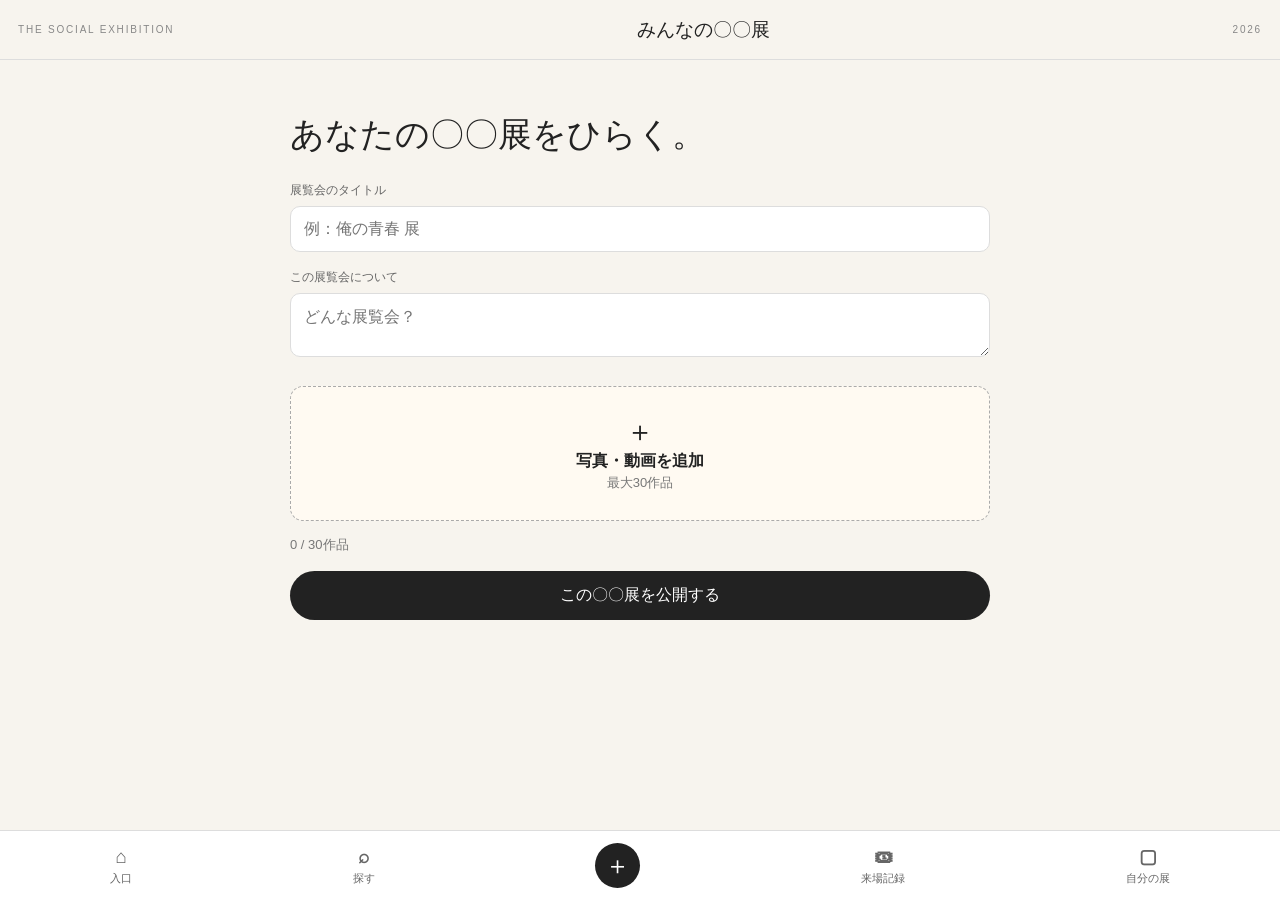
==== create.html @ 878fbe98 "Add files via upload" ====
<!doctype html><html lang="ja"><head><meta charset="utf-8"><meta name="viewport" content="width=device-width,initial-scale=1"><title>〇〇展をつくる</title><style>
*{box-sizing:border-box}body{margin:0;background:#f7f4ee;color:#222;font-family:-apple-system,BlinkMacSystemFont,"Hiragino Kaku Gothic ProN","Yu Gothic",sans-serif}
a{text-decoration:none;color:inherit}button,input,textarea{font:inherit}.top{height:60px;display:flex;align-items:center;justify-content:space-between;padding:0 18px;border-bottom:1px solid #ddd;background:#f7f4ee}
.brand{font:19px Georgia,serif}.tiny{font-size:10px;letter-spacing:1.8px;color:#888}.wrap{max-width:740px;margin:auto;padding:30px 20px 95px}
h1{font:34px/1.3 Georgia,serif}.muted{font-size:13px;line-height:1.7;color:#777}.feature,.panel,.card{background:#fff;border:1px solid #e3ded6;border-radius:14px;overflow:hidden}
.cover{height:270px;background:#eee9df;display:flex;align-items:center;justify-content:center;font-size:88px}.pad{padding:20px}.enter,.primary{display:block;width:100%;text-align:center;border:0;background:#222;color:#fff;padding:14px;border-radius:25px;margin-top:15px}
.grid{display:grid;grid-template-columns:1fr 1fr;gap:12px}.card{padding:17px}.section{font:24px Georgia,serif;margin:38px 0 14px}
.bottom{position:fixed;bottom:0;left:0;right:0;height:70px;background:#fff;border-top:1px solid #ddd;display:flex;justify-content:space-around;align-items:center}.bottom a{text-align:center;font-size:11px;color:#666}.bottom b{display:block;font-size:19px;margin-bottom:3px}.plus{background:#222!important;color:#fff!important;width:45px;height:45px;border-radius:50%;font-size:25px!important;display:flex;align-items:center;justify-content:center}
.back{font-size:29px}.art{min-height:350px;background:#fff;border:1px solid #ddd;display:flex;flex-direction:column;align-items:center;justify-content:center;text-align:center;padding:30px;position:relative}
.emoji{font-size:90px}.caption{font:21px/1.6 Georgia,serif;margin-top:20px}.num{position:absolute;right:15px;bottom:14px;font-size:11px;color:#999}.controls{display:flex;justify-content:space-between;align-items:center;margin:18px 0}.pill{border:1px solid #ddd;background:#fff;border-radius:22px;padding:10px 16px}
.comments{background:#fff;border:1px solid #ddd;border-radius:12px;padding:18px}.form{display:flex;gap:7px}.form input{flex:1;min-width:0;border:1px solid #ddd;border-radius:20px;padding:10px}.send{border:0;background:#222;color:#fff;border-radius:20px;padding:9px 14px}
.field{width:100%;border:1px solid #ddd;background:#fff;border-radius:10px;padding:13px;margin:7px 0 15px}.label{font-size:12px;color:#666}.upload{display:block;border:1.5px dashed #aaa;background:#fffaf2;text-align:center;padding:26px;border-radius:13px;margin-top:10px}.work{background:#fff;border:1px solid #ddd;border-radius:12px;padding:14px;margin-top:12px}
@media(max-width:520px){.grid{grid-template-columns:1fr}h1{font-size:30px}.cover{height:240px}}
</style></head>
<body><header class="top"><span class="tiny">THE SOCIAL EXHIBITION</span><span class="brand">みんなの〇〇展</span><span class="tiny">2026</span></header>
<main class="wrap">
<h1>あなたの〇〇展をひらく。</h1><label class="label">展覧会のタイトル</label><input id="title" class="field" placeholder="例：俺の青春 展">
<label class="label">この展覧会について</label><textarea id="desc" class="field" placeholder="どんな展覧会？"></textarea>
<label class="upload" for="files"><div style="font-size:28px">＋</div><strong>写真・動画を追加</strong><div class="muted">最大30作品</div></label><input id="files" type="file" accept="image/*,video/*" multiple style="display:none">
<p class="muted"><span id="wc">0</span> / 30作品</p><div id="works"></div><button class="primary" id="publish">この〇〇展を公開する</button>
</main><nav class="bottom">
<a href="index.html"><b>⌂</b>入口</a>
<a href="search.html"><b>⌕</b>探す</a>
<a class="plus" href="create.html">＋</a>
<a href="records.html"><b>🎟</b>来場記録</a>
<a href="profile.html"><b>▢</b>自分の展</a>
</nav><script>
var works=[];document.getElementById('files').onchange=function(e){var fs=Array.prototype.slice.call(e.target.files,0,30-works.length);fs.forEach(function(f){works.push(f)});render()};
function render(){document.getElementById('wc').textContent=works.length;var b=document.getElementById('works');b.innerHTML='';works.forEach(function(f,i){var d=document.createElement('div');d.className='work';d.textContent='EXHIBIT '+String(i+1).padStart(2,'0')+'　'+f.name;b.appendChild(d)})}
document.getElementById('publish').onclick=function(){if(!document.getElementById('title').value.trim()){alert('タイトルを入力してね');return}if(!works.length){alert('作品を追加してね');return}localStorage.setItem('myExTitle',document.getElementById('title').value);localStorage.setItem('myExCount',works.length);location.href='profile.html'};
</script></body></html>
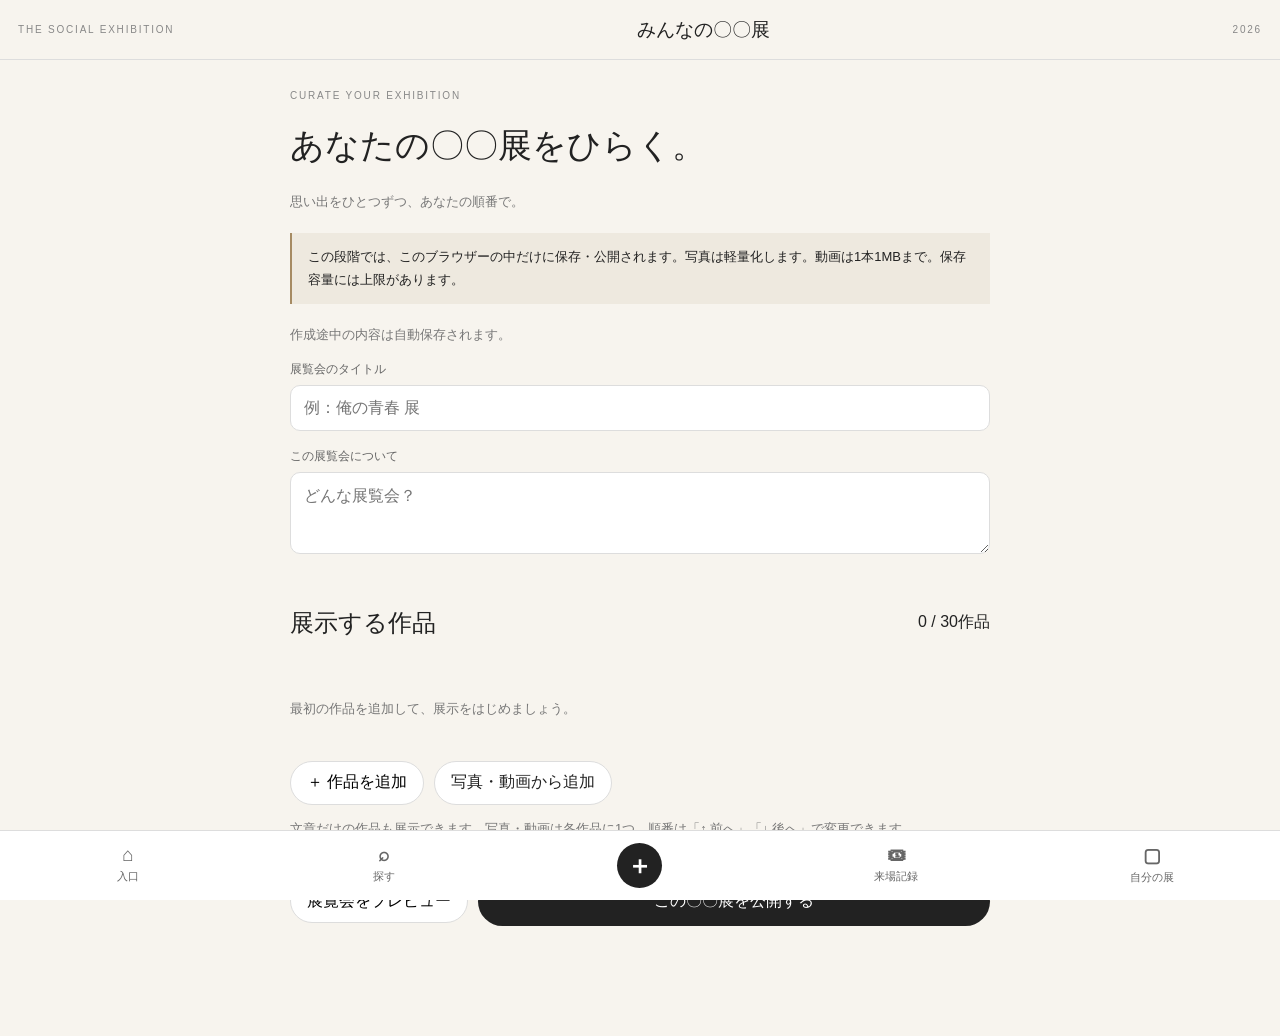
==== commit 16bc00f8: "展覧会作成・保存・プレビュー機能を改善" ====
--- a/create.html
+++ b/create.html
@@ -1,31 +1,19 @@
-<!doctype html><html lang="ja"><head><meta charset="utf-8"><meta name="viewport" content="width=device-width,initial-scale=1"><title>〇〇展をつくる</title><style>
-*{box-sizing:border-box}body{margin:0;background:#f7f4ee;color:#222;font-family:-apple-system,BlinkMacSystemFont,"Hiragino Kaku Gothic ProN","Yu Gothic",sans-serif}
-a{text-decoration:none;color:inherit}button,input,textarea{font:inherit}.top{height:60px;display:flex;align-items:center;justify-content:space-between;padding:0 18px;border-bottom:1px solid #ddd;background:#f7f4ee}
-.brand{font:19px Georgia,serif}.tiny{font-size:10px;letter-spacing:1.8px;color:#888}.wrap{max-width:740px;margin:auto;padding:30px 20px 95px}
-h1{font:34px/1.3 Georgia,serif}.muted{font-size:13px;line-height:1.7;color:#777}.feature,.panel,.card{background:#fff;border:1px solid #e3ded6;border-radius:14px;overflow:hidden}
-.cover{height:270px;background:#eee9df;display:flex;align-items:center;justify-content:center;font-size:88px}.pad{padding:20px}.enter,.primary{display:block;width:100%;text-align:center;border:0;background:#222;color:#fff;padding:14px;border-radius:25px;margin-top:15px}
-.grid{display:grid;grid-template-columns:1fr 1fr;gap:12px}.card{padding:17px}.section{font:24px Georgia,serif;margin:38px 0 14px}
-.bottom{position:fixed;bottom:0;left:0;right:0;height:70px;background:#fff;border-top:1px solid #ddd;display:flex;justify-content:space-around;align-items:center}.bottom a{text-align:center;font-size:11px;color:#666}.bottom b{display:block;font-size:19px;margin-bottom:3px}.plus{background:#222!important;color:#fff!important;width:45px;height:45px;border-radius:50%;font-size:25px!important;display:flex;align-items:center;justify-content:center}
-.back{font-size:29px}.art{min-height:350px;background:#fff;border:1px solid #ddd;display:flex;flex-direction:column;align-items:center;justify-content:center;text-align:center;padding:30px;position:relative}
-.emoji{font-size:90px}.caption{font:21px/1.6 Georgia,serif;margin-top:20px}.num{position:absolute;right:15px;bottom:14px;font-size:11px;color:#999}.controls{display:flex;justify-content:space-between;align-items:center;margin:18px 0}.pill{border:1px solid #ddd;background:#fff;border-radius:22px;padding:10px 16px}
-.comments{background:#fff;border:1px solid #ddd;border-radius:12px;padding:18px}.form{display:flex;gap:7px}.form input{flex:1;min-width:0;border:1px solid #ddd;border-radius:20px;padding:10px}.send{border:0;background:#222;color:#fff;border-radius:20px;padding:9px 14px}
-.field{width:100%;border:1px solid #ddd;background:#fff;border-radius:10px;padding:13px;margin:7px 0 15px}.label{font-size:12px;color:#666}.upload{display:block;border:1.5px dashed #aaa;background:#fffaf2;text-align:center;padding:26px;border-radius:13px;margin-top:10px}.work{background:#fff;border:1px solid #ddd;border-radius:12px;padding:14px;margin-top:12px}
-@media(max-width:520px){.grid{grid-template-columns:1fr}h1{font-size:30px}.cover{height:240px}}
-</style></head>
+<!doctype html><html lang="ja"><head><meta charset="utf-8"><meta name="viewport" content="width=device-width,initial-scale=1"><title>〇〇展をつくる</title><link rel="stylesheet" href="styles.css"></head>
 <body><header class="top"><span class="tiny">THE SOCIAL EXHIBITION</span><span class="brand">みんなの〇〇展</span><span class="tiny">2026</span></header>
 <main class="wrap">
-<h1>あなたの〇〇展をひらく。</h1><label class="label">展覧会のタイトル</label><input id="title" class="field" placeholder="例：俺の青春 展">
-<label class="label">この展覧会について</label><textarea id="desc" class="field" placeholder="どんな展覧会？"></textarea>
-<label class="upload" for="files"><div style="font-size:28px">＋</div><strong>写真・動画を追加</strong><div class="muted">最大30作品</div></label><input id="files" type="file" accept="image/*,video/*" multiple style="display:none">
-<p class="muted"><span id="wc">0</span> / 30作品</p><div id="works"></div><button class="primary" id="publish">この〇〇展を公開する</button>
+<div class="tiny">CURATE YOUR EXHIBITION</div><h1>あなたの〇〇展をひらく。</h1><p class="muted">思い出をひとつずつ、あなたの順番で。</p>
+<p class="notice">この段階では、このブラウザーの中だけに保存・公開されます。写真は軽量化します。動画は1本1MBまで。保存容量には上限があります。</p>
+<p id="save-status" class="muted" role="status"></p><div id="message" role="alert" class="message" hidden></div>
+<label class="label" for="title">展覧会のタイトル</label><input id="title" class="field" maxlength="100" placeholder="例：俺の青春 展">
+<label class="label" for="desc">この展覧会について</label><textarea id="desc" class="field" maxlength="3000" rows="3" placeholder="どんな展覧会？"></textarea>
+<div class="controls"><h2 class="section">展示する作品</h2><span id="wc">0 / 30作品</span></div><div id="works"></div>
+<div class="actions"><button class="pill" id="add-work">＋ 作品を追加</button><label class="pill file-picker">写真・動画から追加<input id="files" type="file" accept="image/*,video/*" multiple></label></div>
+<p class="muted">文章だけの作品も展示できます。写真・動画は各作品に1つ。順番は「↑ 前へ」「↓ 後へ」で変更できます。</p>
+<div class="actions editor-actions"><button class="pill" id="preview">展覧会をプレビュー</button><button class="primary" id="publish">この〇〇展を公開する</button></div>
 </main><nav class="bottom">
 <a href="index.html"><b>⌂</b>入口</a>
 <a href="search.html"><b>⌕</b>探す</a>
-<a class="plus" href="create.html">＋</a>
+<a class="plus" href="create.html" aria-label="展覧会をつくる">＋</a>
 <a href="records.html"><b>🎟</b>来場記録</a>
 <a href="profile.html"><b>▢</b>自分の展</a>
-</nav><script>
-var works=[];document.getElementById('files').onchange=function(e){var fs=Array.prototype.slice.call(e.target.files,0,30-works.length);fs.forEach(function(f){works.push(f)});render()};
-function render(){document.getElementById('wc').textContent=works.length;var b=document.getElementById('works');b.innerHTML='';works.forEach(function(f,i){var d=document.createElement('div');d.className='work';d.textContent='EXHIBIT '+String(i+1).padStart(2,'0')+'　'+f.name;b.appendChild(d)})}
-document.getElementById('publish').onclick=function(){if(!document.getElementById('title').value.trim()){alert('タイトルを入力してね');return}if(!works.length){alert('作品を追加してね');return}localStorage.setItem('myExTitle',document.getElementById('title').value);localStorage.setItem('myExCount',works.length);location.href='profile.html'};
-</script></body></html>+</nav><script src="storage.js"></script><script src="app.js"></script></body></html>
--- a/styles.css
+++ b/styles.css
@@ -0,0 +1,49 @@
+
+*{box-sizing:border-box}body{margin:0;background:#f7f4ee;color:#222;font-family:-apple-system,BlinkMacSystemFont,"Hiragino Kaku Gothic ProN","Yu Gothic",sans-serif}
+a{text-decoration:none;color:inherit}button,input,textarea{font:inherit}.top{height:60px;display:flex;align-items:center;justify-content:space-between;padding:0 18px;border-bottom:1px solid #ddd;background:#f7f4ee}
+.brand{font:19px Georgia,serif}.tiny{font-size:10px;letter-spacing:1.8px;color:#888}.wrap{max-width:740px;margin:auto;padding:30px 20px 95px}
+h1{font:34px/1.3 Georgia,serif}.muted{font-size:13px;line-height:1.7;color:#777}.feature,.panel,.card{background:#fff;border:1px solid #e3ded6;border-radius:14px;overflow:hidden}
+.cover{height:270px;background:#eee9df;display:flex;align-items:center;justify-content:center;font-size:88px}.pad{padding:20px}.enter,.primary{display:block;width:100%;text-align:center;border:0;background:#222;color:#fff;padding:14px;border-radius:25px;margin-top:15px}
+.grid{display:grid;grid-template-columns:1fr 1fr;gap:12px}.card{padding:17px}.section{font:24px Georgia,serif;margin:38px 0 14px}
+.bottom{position:fixed;bottom:0;left:0;right:0;height:70px;background:#fff;border-top:1px solid #ddd;display:flex;justify-content:space-around;align-items:center}.bottom a{text-align:center;font-size:11px;color:#666}.bottom b{display:block;font-size:19px;margin-bottom:3px}.plus{background:#222!important;color:#fff!important;width:45px;height:45px;border-radius:50%;font-size:25px!important;display:flex;align-items:center;justify-content:center}
+.back{font-size:29px}.art{min-height:350px;background:#fff;border:1px solid #ddd;display:flex;flex-direction:column;align-items:center;justify-content:center;text-align:center;padding:30px;position:relative}
+.emoji{font-size:90px}.caption{font:21px/1.6 Georgia,serif;margin-top:20px}.num{position:absolute;right:15px;bottom:14px;font-size:11px;color:#999}.controls{display:flex;justify-content:space-between;align-items:center;margin:18px 0}.pill{border:1px solid #ddd;background:#fff;border-radius:22px;padding:10px 16px}
+.comments{background:#fff;border:1px solid #ddd;border-radius:12px;padding:18px}.form{display:flex;gap:7px}.form input{flex:1;min-width:0;border:1px solid #ddd;border-radius:20px;padding:10px}.send{border:0;background:#222;color:#fff;border-radius:20px;padding:9px 14px}
+.field{width:100%;border:1px solid #ddd;background:#fff;border-radius:10px;padding:13px;margin:7px 0 15px}.label{font-size:12px;color:#666}.upload{display:block;border:1.5px dashed #aaa;background:#fffaf2;text-align:center;padding:26px;border-radius:13px;margin-top:10px}.work{background:#fff;border:1px solid #ddd;border-radius:12px;padding:14px;margin-top:12px}
+@media(max-width:520px){.grid{grid-template-columns:1fr}h1{font-size:30px}.cover{height:240px}}
+
+[hidden]{display:none!important}
+body{overflow-wrap:anywhere}
+button,.pill,.enter,.primary{min-height:44px;cursor:pointer}
+button:disabled{opacity:.4;cursor:default}
+input,textarea{font-size:16px;max-width:100%}
+textarea{resize:vertical}
+:focus-visible{outline:2px solid #826d4e;outline-offset:4px}
+.top{gap:8px}.brand{white-space:nowrap}
+.wrap{padding-bottom:calc(110px + env(safe-area-inset-bottom))}
+.bottom{height:calc(70px + env(safe-area-inset-bottom));padding-bottom:env(safe-area-inset-bottom);z-index:10}
+.bottom a{min-width:44px;min-height:44px}.bottom a[aria-current=page]{color:#222;font-weight:bold}
+.notice{border-left:2px solid #a68b63;padding:12px 16px;background:#eee9df;font-size:13px;line-height:1.8;margin:20px 0}
+.message{background:#fff2e8;border:1px solid #b18b67;padding:14px;border-radius:8px;white-space:pre-wrap;margin:18px 0;font-size:14px;line-height:1.7}
+.actions{display:flex;gap:10px;flex-wrap:wrap;margin-top:16px;align-items:center}
+.actions .primary{margin:0;flex:1;min-width:200px}
+.editor-actions{border-top:1px solid #ddd;padding-top:20px}
+.controls .section{margin:16px 0}.controls{gap:8px}
+.work{padding:20px;margin-bottom:20px}.work h3{margin:0 0 20px;color:#78664e}
+.work-order{padding-top:14px;border-top:1px solid #e3ded6}
+.media{display:block;max-width:100%;width:100%;object-fit:contain;max-height:60vh;background:#f7f4ee}
+.work .media{max-height:250px;border-radius:6px}
+.file-picker{position:relative;display:inline-flex;align-items:center;overflow:hidden}
+.file-picker input{position:absolute;inset:0;width:100%;height:100%;opacity:0;cursor:pointer}
+.file-picker:focus-within{outline:2px solid #826d4e;outline-offset:3px}
+.file-picker:has(input:disabled){opacity:.4;cursor:default}
+.description{white-space:pre-wrap;line-height:1.9;margin:16px 0;font-size:15px}
+.art{padding:20px 20px 38px;margin-top:12px}.art-media{width:100%}
+.art .caption{margin:24px 0 0;font-size:23px;font-weight:normal}
+.art .description{width:100%;text-align:left}.art .num{color:#777}
+.comments{margin-top:24px}.comments .description{border-bottom:1px solid #eee;padding-bottom:12px}
+.exhibition-label{margin-top:28px}.exhibition-list{display:grid;gap:16px;margin-top:28px}
+.exhibition-card{display:block}.exhibition-card h3{line-height:1.6}.card-enter{font-size:13px}
+.ticket{border-left:3px dashed #b8a78c}.empty{padding:25px 0}
+.sr-only{position:absolute;width:1px;height:1px;padding:0;margin:-1px;overflow:hidden;clip:rect(0,0,0,0);white-space:nowrap;border:0}
+@media(max-width:520px){.editor-actions{flex-direction:column;align-items:stretch}.actions .primary{flex:auto;width:100%}.work{padding:16px}.art{padding:14px 14px 36px}.top .tiny:last-child{display:none}.wrap{padding-left:16px;padding-right:16px}}
